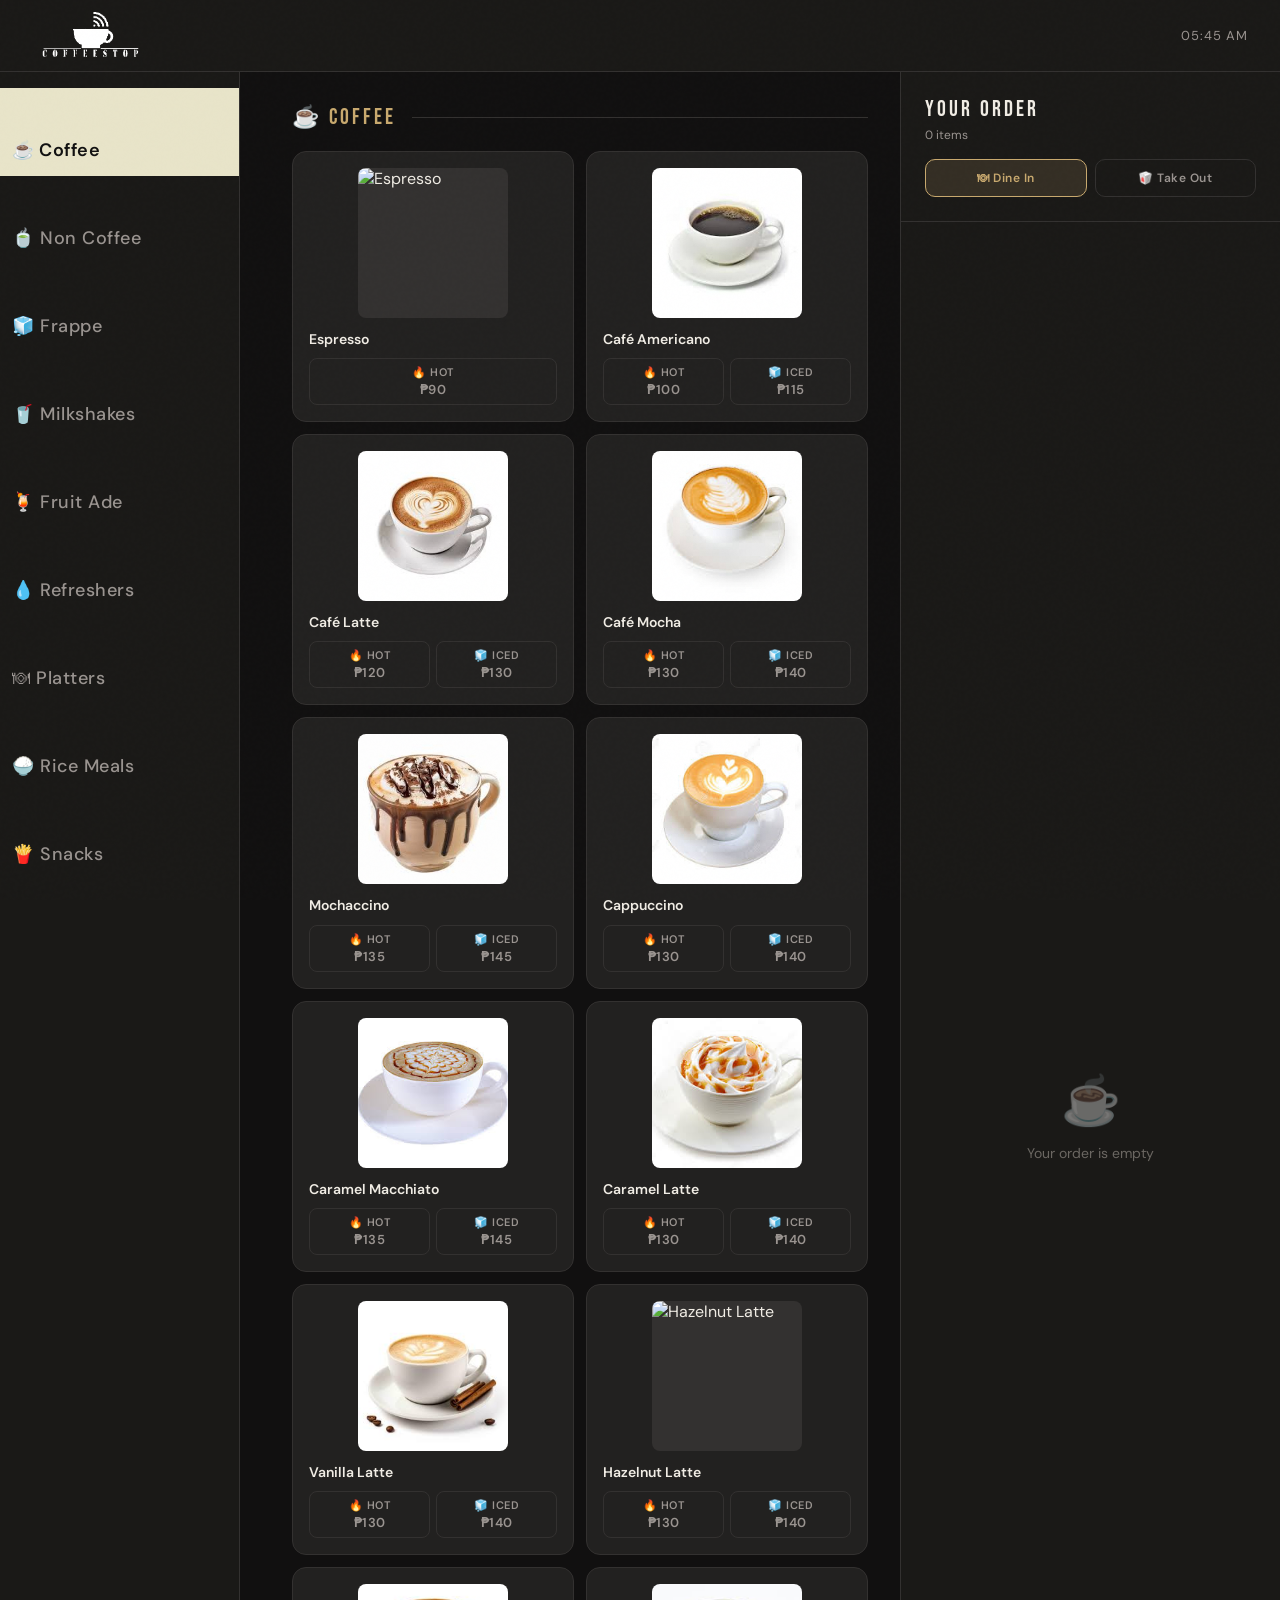
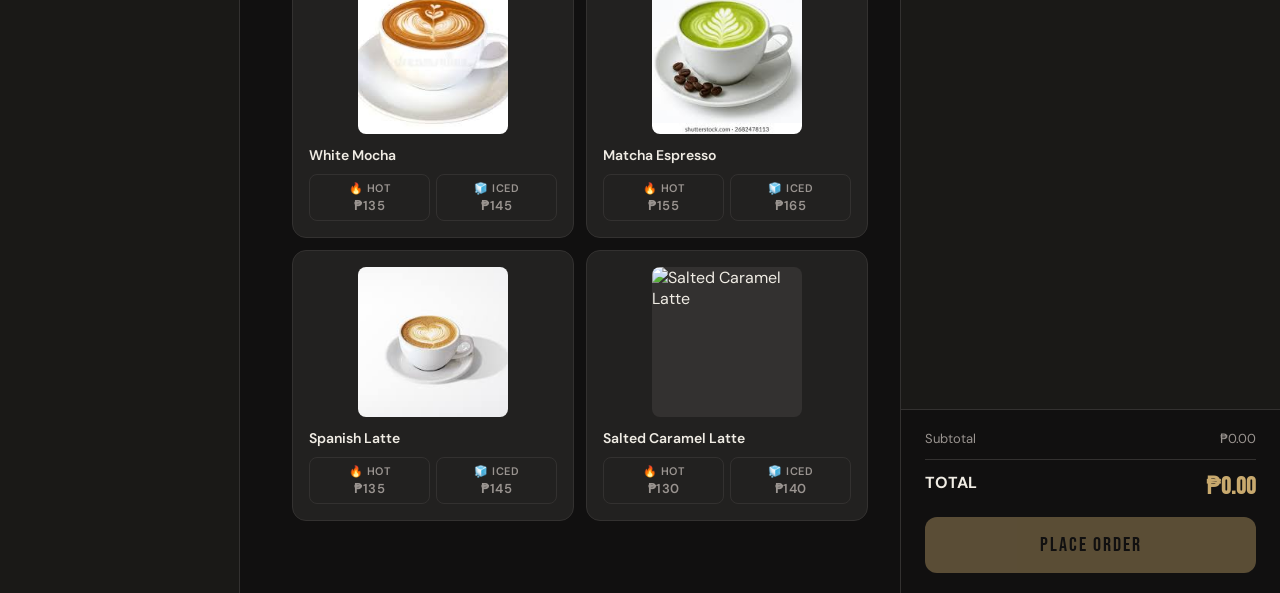
==== index.html @ fc68b962 "Add files via upload" ====
<!DOCTYPE html>
<html lang="en">
<head>
  <meta charset="UTF-8">
  <meta name="viewport" content="width=device-width, initial-scale=1.0">
  <title>CoffeeStop — Kiosk</title>
  <link href="https://fonts.googleapis.com/css2?family=Bebas+Neue&family=DM+Sans:wght@300;400;500;600&family=Playfair+Display:wght@700&display=swap" rel="stylesheet">
  <link rel="stylesheet" href="styles.css">
</head>
<body>

  <!-- ── HEADER ── -->
  <header>
    <div class="logo">
      <img src="white_only.png" alt="CoffeeStop" class="logo-img">
    </div>
    <div class="header-right">
      <div class="time-display" id="clock"></div>
    </div>
  </header>

  <!-- ── MAIN LAYOUT ── -->
  <div class="layout">

    <!-- LEFT: MENU SECTION WITH TABS -->
    <div class="menu-section-wrapper">
      <div class="category-tabs" id="tabs"></div>
      <div class="menu-panel">
        <div id="menu-container"></div>
      </div>
    </div>

    <!-- RIGHT: ORDER PANEL -->
    <div class="order-panel">

      <div class="order-header">
        <div class="order-title">YOUR ORDER</div>
        <div class="order-count" id="order-count">0 items</div>
        <div class="order-type-btns">
          <button class="ot-btn active" onclick="setOrderType(this, 'Dine In')">🍽 Dine In</button>
          <button class="ot-btn" onclick="setOrderType(this, 'Take Out')">🥡 Take Out</button>
        </div>
      </div>

      <div class="cart-items" id="cart-items">
        <div class="cart-empty">
          <div class="cart-empty-icon">☕</div>
          <div class="cart-empty-text">Your order is empty</div>
        </div>
      </div>

      <div class="order-summary">
        <div class="summary-row"><span>Subtotal</span><span id="subtotal">₱0.00</span></div>
        <div class="summary-row total">
          <span>TOTAL</span>
          <span class="val" id="total">₱0.00</span>
        </div>
        <button class="checkout-btn" id="checkout-btn" disabled onclick="checkout()">
          PLACE ORDER
        </button>
        <button class="clear-btn" id="clear-btn" style="display:none" onclick="clearCart()">
          Clear Order
        </button>
      </div>

    </div>
  </div>

  <!-- ── ORDER CONFIRMATION MODAL ── -->
  <div class="modal-overlay" id="modal">
    <div class="modal">
      <div class="modal-emoji">🎉</div>
      <div class="order-number" id="modal-order-num">#001</div>
      <div class="modal-title">ORDER PLACED!</div>
      <div class="modal-sub" id="modal-type">Dine In · Please wait for your order</div>
      <div class="modal-order" id="modal-items"></div>
      <button class="modal-new-btn" onclick="newOrder()">NEW ORDER</button>
    </div>
  </div>

  <script src="app.js"></script>
</body>
</html>
---- styles.css ----
/* ═══════════════════════════════════════════
   COFFEESTOP KIOSK — STYLESHEET
   style.css
═══════════════════════════════════════════ */

/* ── CSS VARIABLES ── */
:root {
  --bg:           #111010;
  --surface:      #1a1917;
  --card:         #222120;
  --card-hover:   #2a2826;
  --border:       #333130;
  --accent:       #c8a96e;
  --accent-light: #e2c88a;
  --accent-dim:   rgba(200, 169, 110, 0.15);
  --text:         #f0ece4;
  --text-muted:   #9a9490;
  --text-dim:     #6b6762;
  --red:          #e05a3a;
  --white:        #ffffff;
}

/* ── RESET ── */
* {
  margin: 0;
  padding: 0;
  box-sizing: border-box;
}

/* ── BASE ── */
body {
  background: var(--bg);
  color: var(--text);
  font-family: 'DM Sans', sans-serif;
  min-height: 100vh;
  overflow-x: hidden;
}

/* Noise texture overlay */
body::before {
  content: '';
  position: fixed;
  inset: 0;
  background-image: url("data:image/svg+xml,%3Csvg viewBox='0 0 256 256' xmlns='http://www.w3.org/2000/svg'%3E%3Cfilter id='noise'%3E%3CfeTurbulence type='fractalNoise' baseFrequency='0.9' numOctaves='4' stitchTiles='stitch'/%3E%3C/filter%3E%3Crect width='100%25' height='100%25' filter='url(%23noise)' opacity='0.03'/%3E%3C/svg%3E");
  pointer-events: none;
  z-index: 1000;
  opacity: 0.4;
}


/* ══════════════════════════════
   HEADER
══════════════════════════════ */
header {
  background: var(--surface);
  border-bottom: 1px solid var(--border);
  padding: 0 2rem;
  height: 72px;
  display: flex;
  align-items: center;
  justify-content: space-between;
  position: sticky;
  top: 0;
  z-index: 100;
}

.logo {
  display: flex;
  align-items: center;
  gap: 0;
}

.logo-img {
  height: 52px;
  width: auto;
  object-fit: contain;
}

.header-right {
  display: flex;
  align-items: center;
  gap: 1rem;
}

.time-display {
  font-size: 13px;
  color: var(--text-muted);
  letter-spacing: 1px;
}


/* ══════════════════════════════
   LAYOUT
══════════════════════════════ */
.layout {
  display: grid;
  grid-template-columns: 1fr 380px;
  height: calc(100vh - 72px);
}

/* ══════════════════════════════
   MENU SECTION WRAPPER
══════════════════════════════ */
.menu-section-wrapper {
  display: flex;
  height: 100%;
}

/* ── TABS SIDEBAR (inside menu section) ── */
.tabs-sidebar {
  background: var(--surface);
  border-right: 1px solid var(--border);
  overflow-y: auto;
  padding: 1rem 0;
  scrollbar-width: thin;
  scrollbar-color: var(--border) transparent;
}

.tabs-sidebar::-webkit-scrollbar { width: 4px; }
.tabs-sidebar::-webkit-scrollbar-thumb {
  background: var(--border);
  border-radius: 2px;
}

/* ══════════════════════════════
   MENU PANEL (LEFT SIDE)
══════════════════════════════ */
.menu-panel {
  flex: 1;
  overflow-y: auto;
  padding: 2rem;
  margin-left: 20px;
  scrollbar-width: thin;
  scrollbar-color: var(--border) transparent;
  background: var(--bg);
}

.menu-panel::-webkit-scrollbar { width: 4px; }
.menu-panel::-webkit-scrollbar-thumb {
  background: var(--border);
  border-radius: 2px;
}

/* ── CATEGORY TABS ── */
.category-tabs {
  display: flex;
  flex-direction: column;
  gap: 0;
  margin-bottom: 0;
  width: 240px;
  background: var(--surface);
  border-right: 1px solid var(--border);
  overflow-y: auto;
  scrollbar-width: thin;
  scrollbar-color: var(--border) transparent;
  padding: 1rem 0;
}

.category-tabs::-webkit-scrollbar { width: 4px; }
.category-tabs::-webkit-scrollbar-thumb {
  background: var(--border);
  border-radius: 2px;
}

.tab-btn {
  padding: 14px 12px;
  border-radius: 0;
  border: none;
  border-right: 3px solid transparent;
  background: transparent;
  color: var(--text-muted);
  font-family: 'DM Sans', sans-serif;
  font-size: 18px;
  font-weight: 500;
  letter-spacing: 0.5px;
  cursor: pointer;
  transition: all 0.2s;
  text-align: left;
  width: 100%;
  padding-top: 50px;
}

.tab-btn:hover {
  background-color: #E8E4C9;
  color: #111;
  border-right-color: #E8E4C9;
}

.tab-btn.active {
  background-color: #E8E4C9;
  color: #111;
  border-right-color: #E8E4C9;
  font-weight: 600;
}

/* ── MENU SECTION ── */
.menu-section {
  display: none;
  margin-bottom: 2.5rem;
}

.menu-section.visible {
  display: block;
}

.section-header {
  display: flex;
  align-items: center;
  gap: 1rem;
  margin-bottom: 1.25rem;
}

.section-title {
  font-family: 'Bebas Neue', sans-serif;
  font-size: 22px;
  letter-spacing: 3px;
  color: var(--accent);
}

.section-line {
  flex: 1;
  height: 1px;
  background: var(--border);
}


/* ── ITEMS GRID ── */
.items-grid {
  display: grid;
  grid-template-columns: repeat(auto-fill, minmax(200px, 1fr));
  gap: 12px;
}


/* ── ITEM CARD ── */
.item-card {
  background: var(--card);
  border: 1px solid var(--border);
  border-radius: 14px;
  padding: 16px;
  cursor: pointer;
  transition: all 0.2s;
  position: relative;
  overflow: hidden;
}

.item-card::before {
  content: '';
  position: absolute;
  top: 0; left: 0; right: 0;
  height: 3px;
  background: linear-gradient(90deg, var(--accent), transparent);
  opacity: 0;
  transition: opacity 0.2s;
}

.item-card:hover {
  background-color: #E8E4C9;
  color: #111;
  border-color: #E8E4C9;
  transform: translateY(-2px);
  box-shadow: 0 8px 24px rgba(232, 228, 201, 0.2);
}

.item-card:hover::before { opacity: 1; }

.item-card.in-cart {
  border-color: var(--accent);
  background: var(--card-hover);
}

.item-card.in-cart::before { opacity: 1; }

.item-image {
  width: 150px;
  height: 150px;
  margin: 0 auto 12px;
  border-radius: 8px;
  overflow: hidden;
  background: var(--border);
  display: flex;
  align-items: center;
  justify-content: center;
}

.item-image img {
  width: 100%;
  height: 100%;
  object-fit: cover;
}

.image-placeholder {
  width: 100%;
  height: 100%;
  background: var(--card);
  border: 2px dashed var(--border);
  display: flex;
  align-items: center;
  justify-content: center;
  color: var(--text-dim);
  font-size: 12px;
  text-align: center;
  border-radius: 6px;
}

.item-card:hover .image-placeholder {
  background-color: rgba(232, 228, 201, 0.1);
  border-color: #E8E4C9;
}

.item-card:hover .item-name {
  color: #111;
}

.item-name {
  font-size: 14px;
  font-weight: 600;
  color: var(--text);
  margin-bottom: 4px;
  line-height: 1.3;
}

.item-card:hover .item-sub {
  color: rgba(17, 16, 16, 0.7);
}

.item-sub {
  font-size: 11px;
  color: var(--text-dim);
  margin-bottom: 12px;
}

.item-footer {
  display: flex;
  align-items: center;
  justify-content: space-between;
}

.item-card:hover .item-price {
  color: #111;
}

.item-price {
  font-family: 'Bebas Neue', sans-serif;
  font-size: 20px;
  letter-spacing: 1px;
  color: var(--accent);
}

.item-price span {
  font-size: 12px;
  letter-spacing: 0;
  font-family: 'DM Sans', sans-serif;
  color: var(--text-dim);
}

/* Cart badge on item card */
.cart-badge {
  position: absolute;
  top: 10px;
  right: 10px;
  background: var(--accent);
  color: #111;
  width: 22px;
  height: 22px;
  border-radius: 50%;
  font-size: 11px;
  font-weight: 700;
  display: flex;
  align-items: center;
  justify-content: center;
  opacity: 0;
  transform: scale(0.5);
  transition: all 0.2s;
}

.item-card.in-cart .cart-badge {
  opacity: 1;
  transform: scale(1);
}

/* Add button */
.add-btn {
  width: 28px;
  height: 28px;
  border-radius: 50%;
  border: 1.5px solid var(--accent);
  background: transparent;
  color: var(--accent);
  font-size: 18px;
  cursor: pointer;
  display: flex;
  align-items: center;
  justify-content: center;
  transition: all 0.2s;
  line-height: 1;
}

.item-card:hover .add-btn {
  background: #111;
  border-color: #111;
  color: #E8E4C9;
}

.add-btn:hover {
  background: var(--accent);
  color: #111;
}


/* ── VARIANT BUTTONS (Hot / Iced) ── */
.item-card.has-variants .variants-row {
  display: flex;
  gap: 6px;
  margin-top: 10px;
}

.var-btn {
  flex: 1;
  padding: 6px 4px;
  border-radius: 8px;
  border: 1px solid var(--border);
  background: transparent;
  color: var(--text-muted);
  font-size: 11px;
  font-weight: 600;
  cursor: pointer;
  transition: all 0.2s;
  font-family: 'DM Sans', sans-serif;
  letter-spacing: 0.5px;
}

.var-btn:hover,
.var-btn.selected {
  background: var(--accent);
  border-color: var(--accent);
  color: #111;
}

.var-price {
  display: block;
  font-size: 13px;
  margin-top: 2px;
}


/* ══════════════════════════════
   ORDER PANEL (RIGHT)
══════════════════════════════ */
.order-panel {
  background: var(--surface);
  border-left: 1px solid var(--border);
  display: flex;
  flex-direction: column;
  overflow: hidden;
}

.order-header {
  padding: 1.5rem;
  border-bottom: 1px solid var(--border);
}

.order-title {
  font-family: 'Bebas Neue', sans-serif;
  font-size: 22px;
  letter-spacing: 3px;
  color: var(--text);
  margin-bottom: 4px;
}

.order-count {
  font-size: 12px;
  color: var(--text-muted);
}

.order-type-btns {
  display: flex;
  gap: 8px;
  margin-top: 1rem;
}

.ot-btn {
  flex: 1;
  padding: 10px;
  border-radius: 10px;
  border: 1px solid var(--border);
  background: transparent;
  color: var(--text-muted);
  font-size: 12px;
  font-weight: 600;
  letter-spacing: 0.5px;
  cursor: pointer;
  transition: all 0.2s;
  font-family: 'DM Sans', sans-serif;
}

.ot-btn.active {
  background: var(--accent-dim);
  border-color: var(--accent);
  color: var(--accent);
}


/* ── CART ITEMS LIST ── */
.cart-items {
  flex: 1;
  overflow-y: auto;
  padding: 1rem 1.5rem;
  scrollbar-width: thin;
  scrollbar-color: var(--border) transparent;
}

.cart-empty {
  display: flex;
  flex-direction: column;
  align-items: center;
  justify-content: center;
  height: 100%;
  gap: 12px;
  color: var(--text-dim);
}

.cart-empty-icon {
  font-size: 48px;
  opacity: 0.4;
}

.cart-empty-text {
  font-size: 14px;
}

.cart-item {
  display: flex;
  align-items: flex-start;
  gap: 12px;
  padding: 12px 0;
  border-bottom: 1px solid var(--border);
  animation: slideIn 0.2s ease;
}

@keyframes slideIn {
  from { opacity: 0; transform: translateX(20px); }
  to   { opacity: 1; transform: translateX(0); }
}

.ci-image {
  width: 40px;
  height: 40px;
  flex-shrink: 0;
  border-radius: 6px;
  overflow: hidden;
  background: var(--border);
  display: flex;
  align-items: center;
  justify-content: center;
  font-size: 20px;
}

.ci-image img {
  width: 100%;
  height: 100%;
  object-fit: cover;
}

.ci-info { flex: 1; }

.ci-name {
  font-size: 13px;
  font-weight: 600;
  margin-bottom: 2px;
}

.ci-variant {
  font-size: 11px;
  color: var(--text-dim);
  margin-bottom: 6px;
}

.ci-controls {
  display: flex;
  align-items: center;
  gap: 10px;
}

.qty-btn {
  width: 24px;
  height: 24px;
  border-radius: 6px;
  border: 1px solid var(--border);
  background: transparent;
  color: var(--text-muted);
  font-size: 14px;
  cursor: pointer;
  display: flex;
  align-items: center;
  justify-content: center;
  transition: all 0.15s;
  font-family: 'DM Sans', sans-serif;
}

.qty-btn:hover {
  border-color: var(--accent);
  color: var(--accent);
}

.qty-btn.minus:hover {
  border-color: var(--red);
  color: var(--red);
}

.ci-qty {
  font-size: 14px;
  font-weight: 600;
  min-width: 20px;
  text-align: center;
}

.ci-price {
  font-family: 'Bebas Neue', sans-serif;
  font-size: 18px;
  color: var(--accent);
  flex-shrink: 0;
}


/* ── ORDER SUMMARY ── */
.order-summary {
  padding: 1.25rem 1.5rem;
  border-top: 1px solid var(--border);
  background: var(--bg);
}

.summary-row {
  display: flex;
  justify-content: space-between;
  font-size: 13px;
  color: var(--text-muted);
  margin-bottom: 8px;
}

.summary-row.total {
  font-size: 16px;
  font-weight: 700;
  color: var(--text);
  margin-top: 12px;
  padding-top: 12px;
  border-top: 1px solid var(--border);
}

.summary-row.total .val {
  color: var(--accent);
  font-family: 'Bebas Neue', sans-serif;
  font-size: 24px;
}

.checkout-btn {
  width: 100%;
  padding: 16px;
  background: var(--accent);
  color: #111;
  border: none;
  border-radius: 12px;
  font-family: 'Bebas Neue', sans-serif;
  font-size: 20px;
  letter-spacing: 2px;
  cursor: pointer;
  margin-top: 1rem;
  transition: all 0.2s;
  display: flex;
  align-items: center;
  justify-content: center;
  gap: 8px;
}

.checkout-btn:hover:not(:disabled) {
  background: var(--accent-light);
  transform: translateY(-1px);
  box-shadow: 0 6px 20px rgba(200, 169, 110, 0.3);
}

.checkout-btn:disabled {
  opacity: 0.4;
  cursor: not-allowed;
  transform: none;
}

.clear-btn {
  width: 100%;
  padding: 10px;
  background: transparent;
  color: var(--red);
  border: 1px solid rgba(224, 90, 58, 0.3);
  border-radius: 10px;
  font-size: 13px;
  font-weight: 600;
  cursor: pointer;
  margin-top: 8px;
  transition: all 0.2s;
  font-family: 'DM Sans', sans-serif;
}

.clear-btn:hover {
  background: rgba(224, 90, 58, 0.1);
  border-color: var(--red);
}


/* ══════════════════════════════
   CONFIRMATION MODAL
══════════════════════════════ */
.modal-overlay {
  position: fixed;
  inset: 0;
  background: rgba(0, 0, 0, 0.8);
  backdrop-filter: blur(4px);
  z-index: 200;
  display: flex;
  align-items: center;
  justify-content: center;
  opacity: 0;
  pointer-events: none;
  transition: opacity 0.25s;
}

.modal-overlay.open {
  opacity: 1;
  pointer-events: all;
}

.modal {
  background: var(--card);
  border: 1px solid var(--border);
  border-radius: 20px;
  padding: 2.5rem;
  max-width: 440px;
  width: 90%;
  text-align: center;
  transform: scale(0.9);
  transition: transform 0.25s;
}

.modal-overlay.open .modal {
  transform: scale(1);
}

.modal-emoji {
  font-size: 64px;
  margin-bottom: 1rem;
}

.order-number {
  font-size: 48px;
  font-family: 'Bebas Neue', sans-serif;
  color: var(--text);
  letter-spacing: 4px;
  margin-bottom: 4px;
}

.modal-title {
  font-family: 'Bebas Neue', sans-serif;
  font-size: 32px;
  letter-spacing: 3px;
  margin-bottom: 8px;
  color: var(--accent);
}

.modal-sub {
  font-size: 14px;
  color: var(--text-muted);
  margin-bottom: 1.5rem;
  line-height: 1.6;
}

.modal-order {
  background: var(--bg);
  border-radius: 12px;
  padding: 1rem;
  margin-bottom: 1.5rem;
  text-align: left;
  max-height: 200px;
  overflow-y: auto;
}

.modal-item {
  display: flex;
  justify-content: space-between;
  font-size: 13px;
  padding: 4px 0;
  color: var(--text-muted);
}

.modal-item strong {
  color: var(--text);
}

.modal-total {
  display: flex;
  justify-content: space-between;
  font-weight: 700;
  border-top: 1px solid var(--border);
  margin-top: 8px;
  padding-top: 8px;
  color: var(--accent);
  font-family: 'Bebas Neue', sans-serif;
  font-size: 18px;
  letter-spacing: 1px;
}

.modal-new-btn {
  width: 100%;
  padding: 14px;
  background: var(--accent);
  color: #111;
  border: none;
  border-radius: 12px;
  font-family: 'Bebas Neue', sans-serif;
  font-size: 18px;
  letter-spacing: 2px;
  cursor: pointer;
  transition: all 0.2s;
}

.modal-new-btn:hover {
  background: var(--accent-light);
}
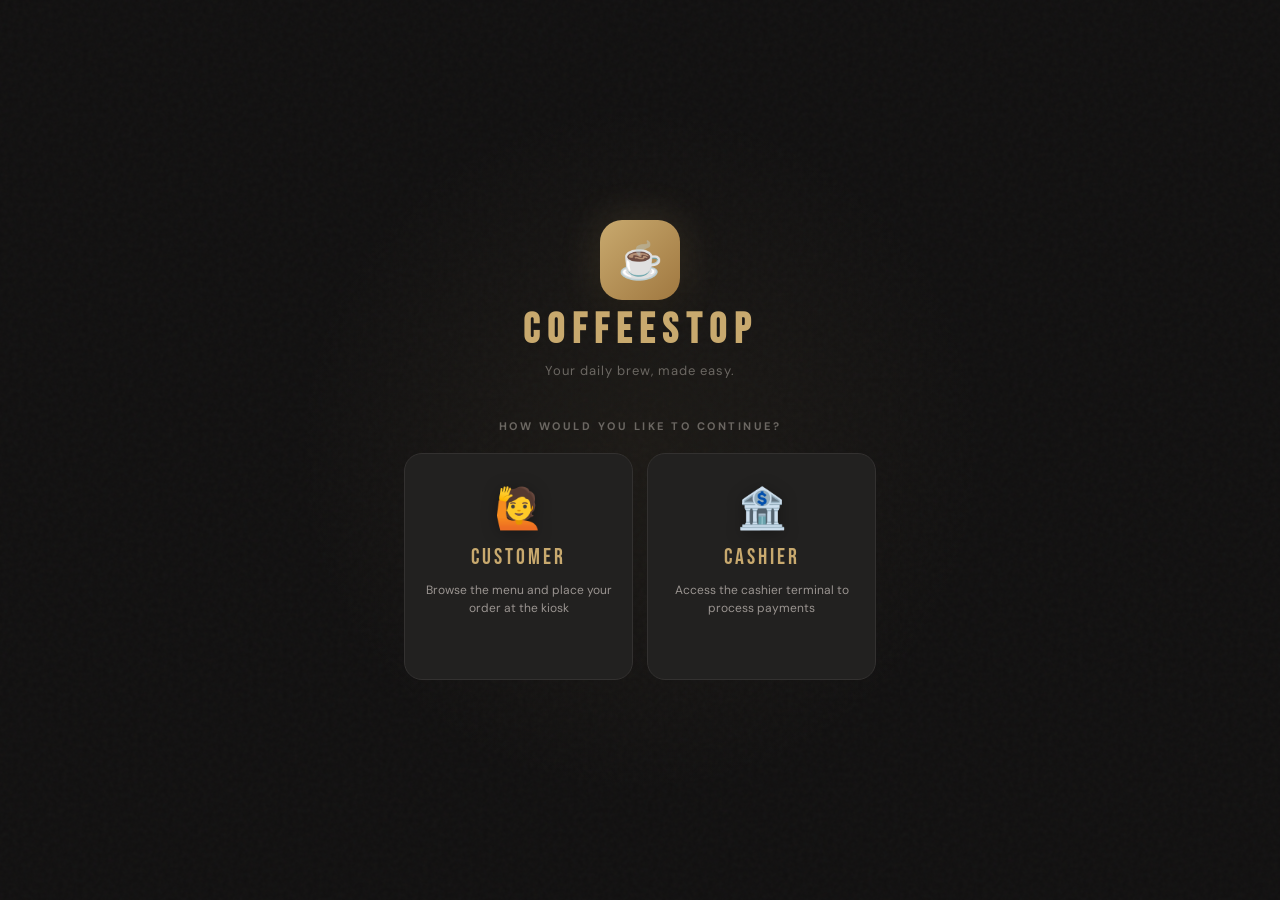
==== commit 1d44372f: "Add files via upload" ====
--- a/index.html
+++ b/index.html
@@ -3,81 +3,134 @@
 <head>
   <meta charset="UTF-8">
   <meta name="viewport" content="width=device-width, initial-scale=1.0">
-  <title>CoffeeStop — Kiosk</title>
-  <link href="https://fonts.googleapis.com/css2?family=Bebas+Neue&family=DM+Sans:wght@300;400;500;600&family=Playfair+Display:wght@700&display=swap" rel="stylesheet">
-  <link rel="stylesheet" href="styles.css">
+  <title>CoffeeStop — Welcome</title>
+  <link href="https://fonts.googleapis.com/css2?family=Bebas+Neue&family=DM+Sans:wght@300;400;500;600;700&display=swap" rel="stylesheet">
+  <link rel="stylesheet" href="login.css">
 </head>
 <body>
 
-  <!-- ── HEADER ── -->
-  <header>
-    <div class="logo">
-      <img src="white_only.png" alt="CoffeeStop" class="logo-img">
+  <!-- Background coffee beans decoration -->
+  <div class="bg-decor">
+    <div class="bean bean-1">☕</div>
+    <div class="bean bean-2">🫘</div>
+    <div class="bean bean-3">☕</div>
+    <div class="bean bean-4">🫘</div>
+    <div class="bean bean-5">☕</div>
+    <div class="bean bean-6">🫘</div>
+  </div>
+
+  <!-- Main container -->
+  <div class="container">
+
+    <!-- ── LOGO ── -->
+    <div class="logo-section">
+      <div class="logo-ring">
+        <div class="logo-icon">☕</div>
+      </div>
+      <h1 class="logo-text">COFFEESTOP</h1>
+      <p class="logo-tagline">Your daily brew, made easy.</p>
     </div>
-    <div class="header-right">
-      <div class="time-display" id="clock"></div>
-    </div>
-  </header>
 
-  <!-- ── MAIN LAYOUT ── -->
-  <div class="layout">
+    <!-- ── ROLE SELECTOR (default screen) ── -->
+    <div class="role-screen" id="role-screen">
+      <p class="screen-label">HOW WOULD YOU LIKE TO CONTINUE?</p>
+      <div class="role-cards">
 
-    <!-- LEFT: MENU SECTION WITH TABS -->
-    <div class="menu-section-wrapper">
-      <div class="category-tabs" id="tabs"></div>
-      <div class="menu-panel">
-        <div id="menu-container"></div>
+        <!-- Customer Card -->
+        <div class="role-card" id="customer-card" onclick="goCustomer()">
+          <div class="rc-icon">🙋</div>
+          <div class="rc-title">Customer</div>
+          <div class="rc-desc">Browse the menu and place your order at the kiosk</div>
+          <div class="rc-arrow">→</div>
+        </div>
+
+        <!-- Cashier Card -->
+        <div class="role-card" id="cashier-card" onclick="showCashierLogin()">
+          <div class="rc-icon">🏦</div>
+          <div class="rc-title">Cashier</div>
+          <div class="rc-desc">Access the cashier terminal to process payments</div>
+          <div class="rc-arrow">→</div>
+        </div>
+
       </div>
     </div>
 
-    <!-- RIGHT: ORDER PANEL -->
-    <div class="order-panel">
+    <!-- ── CASHIER LOGIN FORM ── -->
+    <div class="login-screen" id="login-screen" style="display:none">
+      <button class="back-btn" onclick="showRoleScreen()">← Back</button>
+      <div class="login-header">
+        <div class="login-icon">🔐</div>
+        <h2 class="login-title">CASHIER LOGIN</h2>
+        <p class="login-sub">Enter your credentials to access the terminal</p>
+      </div>
 
-      <div class="order-header">
-        <div class="order-title">YOUR ORDER</div>
-        <div class="order-count" id="order-count">0 items</div>
-        <div class="order-type-btns">
-          <button class="ot-btn active" onclick="setOrderType(this, 'Dine In')">🍽 Dine In</button>
-          <button class="ot-btn" onclick="setOrderType(this, 'Take Out')">🥡 Take Out</button>
+      <form class="login-form" onsubmit="handleLogin(event)">
+        <div class="form-group" id="fg-username">
+          <label class="form-label">USERNAME</label>
+          <div class="input-wrap">
+            <span class="input-icon">👤</span>
+            <input
+              type="text"
+              id="username"
+              class="form-input"
+              placeholder="e.g. cashier01"
+              autocomplete="username"
+              spellcheck="false"
+            >
+          </div>
+          <div class="field-error" id="err-username"></div>
+        </div>
+
+        <div class="form-group" id="fg-password">
+          <label class="form-label">PASSWORD</label>
+          <div class="input-wrap">
+            <span class="input-icon">🔑</span>
+            <input
+              type="password"
+              id="password"
+              class="form-input"
+              placeholder="Enter password"
+              autocomplete="current-password"
+            >
+            <button type="button" class="toggle-pw" id="toggle-pw" onclick="togglePassword()">👁</button>
+          </div>
+          <div class="field-error" id="err-password"></div>
+        </div>
+
+        <div class="login-error" id="login-error" style="display:none">
+          <span>⚠️</span> Invalid username or password.
+        </div>
+
+        <button type="submit" class="login-btn" id="login-btn">
+          <span id="login-btn-text">SIGN IN</span>
+          <span id="login-btn-spinner" style="display:none">⏳</span>
+        </button>
+      </form>
+
+      <div class="login-hint">
+        <div class="hint-label">DEMO ACCOUNTS</div>
+        <div class="hint-accounts">
+          <div class="hint-row" onclick="fillDemo('cashier01','coffee123')">
+            <span class="hint-user">cashier01</span>
+            <span class="hint-pass">coffee123</span>
+            <span class="hint-fill">↗ Fill</span>
+          </div>
+          <div class="hint-row" onclick="fillDemo('cashier02','latte456')">
+            <span class="hint-user">cashier02</span>
+            <span class="hint-pass">latte456</span>
+            <span class="hint-fill">↗ Fill</span>
+          </div>
+          <div class="hint-row" onclick="fillDemo('manager','admin789')">
+            <span class="hint-user">manager</span>
+            <span class="hint-pass">admin789</span>
+            <span class="hint-fill">↗ Fill</span>
+          </div>
         </div>
       </div>
+    </div>
 
-      <div class="cart-items" id="cart-items">
-        <div class="cart-empty">
-          <div class="cart-empty-icon">☕</div>
-          <div class="cart-empty-text">Your order is empty</div>
-        </div>
-      </div>
-
-      <div class="order-summary">
-        <div class="summary-row"><span>Subtotal</span><span id="subtotal">₱0.00</span></div>
-        <div class="summary-row total">
-          <span>TOTAL</span>
-          <span class="val" id="total">₱0.00</span>
-        </div>
-        <button class="checkout-btn" id="checkout-btn" disabled onclick="checkout()">
-          PLACE ORDER
-        </button>
-        <button class="clear-btn" id="clear-btn" style="display:none" onclick="clearCart()">
-          Clear Order
-        </button>
-      </div>
-
-    </div>
   </div>
 
-  <!-- ── ORDER CONFIRMATION MODAL ── -->
-  <div class="modal-overlay" id="modal">
-    <div class="modal">
-      <div class="modal-emoji">🎉</div>
-      <div class="order-number" id="modal-order-num">#001</div>
-      <div class="modal-title">ORDER PLACED!</div>
-      <div class="modal-sub" id="modal-type">Dine In · Please wait for your order</div>
-      <div class="modal-order" id="modal-items"></div>
-      <button class="modal-new-btn" onclick="newOrder()">NEW ORDER</button>
-    </div>
-  </div>
-
-  <script src="app.js"></script>
+  <script src="login.js"></script>
 </body>
 </html>
--- a/login.css
+++ b/login.css
@@ -0,0 +1,540 @@
+/* ═══════════════════════════════════════════
+   COFFEESTOP — LOGIN PAGE STYLESHEET
+   login.css
+═══════════════════════════════════════════ */
+
+:root {
+  --bg:           #111010;
+  --surface:      #1a1917;
+  --card:         #222120;
+  --card-hover:   #2c2a27;
+  --border:       #333130;
+  --border-light: #4a4743;
+  --accent:       #c8a96e;
+  --accent-light: #e2c88a;
+  --accent-dim:   rgba(200,169,110,0.12);
+  --accent-glow:  rgba(200,169,110,0.2);
+  --text:         #f0ece4;
+  --text-muted:   #9a9490;
+  --text-dim:     #6b6762;
+  --red:          #e05a3a;
+  --green:        #4caf7d;
+}
+
+/* ── RESET ── */
+* { margin: 0; padding: 0; box-sizing: border-box; }
+
+body {
+  min-height: 100vh;
+  background: var(--bg);
+  color: var(--text);
+  font-family: 'DM Sans', sans-serif;
+  display: flex;
+  align-items: center;
+  justify-content: center;
+  overflow: hidden;
+  position: relative;
+}
+
+/* ── NOISE TEXTURE ── */
+body::before {
+  content: '';
+  position: fixed;
+  inset: 0;
+  background-image: url("data:image/svg+xml,%3Csvg viewBox='0 0 200 200' xmlns='http://www.w3.org/2000/svg'%3E%3Cfilter id='n'%3E%3CfeTurbulence type='fractalNoise' baseFrequency='0.9' numOctaves='4' stitchTiles='stitch'/%3E%3C/filter%3E%3Crect width='100%25' height='100%25' filter='url(%23n)' opacity='0.03'/%3E%3C/svg%3E");
+  pointer-events: none;
+  z-index: 0;
+}
+
+/* ── RADIAL GLOW ── */
+body::after {
+  content: '';
+  position: fixed;
+  top: 50%;
+  left: 50%;
+  transform: translate(-50%, -50%);
+  width: 700px;
+  height: 700px;
+  background: radial-gradient(circle, rgba(200,169,110,0.06) 0%, transparent 70%);
+  pointer-events: none;
+  z-index: 0;
+}
+
+
+/* ══════════════════════════════
+   FLOATING BACKGROUND BEANS
+══════════════════════════════ */
+.bg-decor {
+  position: fixed;
+  inset: 0;
+  pointer-events: none;
+  z-index: 0;
+  overflow: hidden;
+}
+
+.bean {
+  position: absolute;
+  font-size: 48px;
+  opacity: 0.04;
+  animation: floatBean linear infinite;
+  user-select: none;
+}
+
+.bean-1 { left: 5%;  font-size: 64px; animation-duration: 18s; animation-delay: 0s;   top: 110%; }
+.bean-2 { left: 20%; font-size: 40px; animation-duration: 22s; animation-delay: -6s;  top: 110%; }
+.bean-3 { left: 40%; font-size: 72px; animation-duration: 16s; animation-delay: -3s;  top: 110%; }
+.bean-4 { left: 60%; font-size: 44px; animation-duration: 24s; animation-delay: -10s; top: 110%; }
+.bean-5 { left: 78%; font-size: 56px; animation-duration: 19s; animation-delay: -7s;  top: 110%; }
+.bean-6 { left: 92%; font-size: 36px; animation-duration: 20s; animation-delay: -14s; top: 110%; }
+
+@keyframes floatBean {
+  0%   { transform: translateY(0)   rotate(0deg);   opacity: 0; }
+  10%  { opacity: 0.04; }
+  90%  { opacity: 0.04; }
+  100% { transform: translateY(-130vh) rotate(360deg); opacity: 0; }
+}
+
+
+/* ══════════════════════════════
+   MAIN CONTAINER
+══════════════════════════════ */
+.container {
+  position: relative;
+  z-index: 1;
+  width: 100%;
+  max-width: 520px;
+  padding: 2rem 1.5rem;
+  display: flex;
+  flex-direction: column;
+  align-items: center;
+  gap: 2.5rem;
+  animation: fadeUp 0.5s ease both;
+}
+
+@keyframes fadeUp {
+  from { opacity: 0; transform: translateY(24px); }
+  to   { opacity: 1; transform: translateY(0); }
+}
+
+
+/* ══════════════════════════════
+   LOGO SECTION
+══════════════════════════════ */
+.logo-section {
+  display: flex;
+  flex-direction: column;
+  align-items: center;
+  gap: 10px;
+}
+
+.logo-ring {
+  width: 80px;
+  height: 80px;
+  border-radius: 22px;
+  background: linear-gradient(135deg, var(--accent), #a07840);
+  display: flex;
+  align-items: center;
+  justify-content: center;
+  font-size: 36px;
+  box-shadow: 0 0 40px var(--accent-glow), 0 8px 24px rgba(0,0,0,0.4);
+  animation: logoGlow 3s ease-in-out infinite alternate;
+}
+
+@keyframes logoGlow {
+  from { box-shadow: 0 0 30px var(--accent-glow), 0 8px 24px rgba(0,0,0,0.4); }
+  to   { box-shadow: 0 0 60px rgba(200,169,110,0.35), 0 8px 24px rgba(0,0,0,0.4); }
+}
+
+.logo-text {
+  font-family: 'Bebas Neue', sans-serif;
+  font-size: 42px;
+  letter-spacing: 8px;
+  color: var(--accent);
+  line-height: 1;
+}
+
+.logo-tagline {
+  font-size: 13px;
+  color: var(--text-dim);
+  letter-spacing: 1px;
+}
+
+
+/* ══════════════════════════════
+   ROLE SELECTION SCREEN
+══════════════════════════════ */
+.role-screen {
+  width: 100%;
+  display: flex;
+  flex-direction: column;
+  align-items: center;
+  gap: 1.25rem;
+  animation: fadeUp 0.4s ease both;
+}
+
+.screen-label {
+  font-size: 11px;
+  font-weight: 700;
+  letter-spacing: 2.5px;
+  color: var(--text-dim);
+  text-align: center;
+}
+
+.role-cards {
+  display: grid;
+  grid-template-columns: 1fr 1fr;
+  gap: 14px;
+  width: 100%;
+}
+
+.role-card {
+  background: var(--card);
+  border: 1px solid var(--border);
+  border-radius: 18px;
+  padding: 28px 20px;
+  cursor: pointer;
+  transition: all 0.25s;
+  display: flex;
+  flex-direction: column;
+  align-items: center;
+  gap: 10px;
+  text-align: center;
+  position: relative;
+  overflow: hidden;
+}
+
+.role-card::before {
+  content: '';
+  position: absolute;
+  inset: 0;
+  background: linear-gradient(135deg, var(--accent-dim), transparent);
+  opacity: 0;
+  transition: opacity 0.25s;
+}
+
+.role-card:hover {
+  border-color: var(--accent);
+  transform: translateY(-4px);
+  box-shadow: 0 12px 32px rgba(0,0,0,0.4), 0 0 0 1px var(--accent-glow);
+}
+
+.role-card:hover::before { opacity: 1; }
+
+.role-card:active { transform: translateY(-2px) scale(0.98); }
+
+.rc-icon {
+  font-size: 40px;
+  position: relative;
+  z-index: 1;
+  filter: drop-shadow(0 2px 8px rgba(0,0,0,0.3));
+  transition: transform 0.25s;
+}
+
+.role-card:hover .rc-icon { transform: scale(1.1); }
+
+.rc-title {
+  font-family: 'Bebas Neue', sans-serif;
+  font-size: 22px;
+  letter-spacing: 3px;
+  color: var(--accent);
+  position: relative;
+  z-index: 1;
+}
+
+.rc-desc {
+  font-size: 12px;
+  color: var(--text-muted);
+  line-height: 1.5;
+  position: relative;
+  z-index: 1;
+}
+
+.rc-arrow {
+  font-size: 18px;
+  color: var(--accent);
+  opacity: 0;
+  transform: translateX(-6px);
+  transition: all 0.25s;
+  position: relative;
+  z-index: 1;
+}
+
+.role-card:hover .rc-arrow {
+  opacity: 1;
+  transform: translateX(0);
+}
+
+
+/* ══════════════════════════════
+   CASHIER LOGIN SCREEN
+══════════════════════════════ */
+.login-screen {
+  width: 100%;
+  display: flex;
+  flex-direction: column;
+  gap: 1.5rem;
+  animation: slideIn 0.3s ease both;
+}
+
+@keyframes slideIn {
+  from { opacity: 0; transform: translateX(24px); }
+  to   { opacity: 1; transform: translateX(0); }
+}
+
+.back-btn {
+  align-self: flex-start;
+  background: transparent;
+  border: 1px solid var(--border);
+  color: var(--text-muted);
+  font-size: 13px;
+  font-weight: 600;
+  padding: 6px 14px;
+  border-radius: 100px;
+  cursor: pointer;
+  font-family: 'DM Sans', sans-serif;
+  transition: all 0.2s;
+}
+
+.back-btn:hover {
+  border-color: var(--accent);
+  color: var(--accent);
+}
+
+.login-header {
+  display: flex;
+  flex-direction: column;
+  align-items: center;
+  gap: 8px;
+  text-align: center;
+}
+
+.login-icon { font-size: 36px; }
+
+.login-title {
+  font-family: 'Bebas Neue', sans-serif;
+  font-size: 28px;
+  letter-spacing: 4px;
+  color: var(--text);
+}
+
+.login-sub {
+  font-size: 13px;
+  color: var(--text-muted);
+}
+
+/* Form */
+.login-form {
+  background: var(--card);
+  border: 1px solid var(--border);
+  border-radius: 18px;
+  padding: 24px;
+  display: flex;
+  flex-direction: column;
+  gap: 16px;
+}
+
+.form-group { display: flex; flex-direction: column; gap: 6px; }
+
+.form-label {
+  font-size: 10px;
+  font-weight: 700;
+  letter-spacing: 2px;
+  color: var(--text-dim);
+}
+
+.input-wrap {
+  position: relative;
+  display: flex;
+  align-items: center;
+}
+
+.input-icon {
+  position: absolute;
+  left: 12px;
+  font-size: 16px;
+  pointer-events: none;
+  z-index: 1;
+}
+
+.form-input {
+  width: 100%;
+  padding: 12px 40px 12px 40px;
+  background: var(--surface);
+  border: 1px solid var(--border);
+  border-radius: 10px;
+  color: var(--text);
+  font-size: 14px;
+  font-family: 'DM Sans', sans-serif;
+  outline: none;
+  transition: border-color 0.2s, box-shadow 0.2s;
+}
+
+.form-input:focus {
+  border-color: var(--accent);
+  box-shadow: 0 0 0 3px var(--accent-dim);
+}
+
+.form-input.error {
+  border-color: var(--red);
+  box-shadow: 0 0 0 3px rgba(224,90,58,0.12);
+}
+
+.form-input::placeholder { color: var(--text-dim); }
+
+.toggle-pw {
+  position: absolute;
+  right: 10px;
+  background: transparent;
+  border: none;
+  cursor: pointer;
+  font-size: 16px;
+  padding: 4px;
+  border-radius: 4px;
+  color: var(--text-dim);
+  transition: color 0.15s;
+  line-height: 1;
+}
+
+.toggle-pw:hover { color: var(--accent); }
+
+.field-error {
+  font-size: 11px;
+  color: var(--red);
+  min-height: 16px;
+  padding-left: 4px;
+}
+
+/* Login error banner */
+.login-error {
+  background: rgba(224,90,58,0.1);
+  border: 1px solid rgba(224,90,58,0.3);
+  border-radius: 8px;
+  padding: 10px 14px;
+  font-size: 13px;
+  color: var(--red);
+  display: flex;
+  align-items: center;
+  gap: 8px;
+  animation: shake 0.4s ease;
+}
+
+@keyframes shake {
+  0%, 100% { transform: translateX(0); }
+  20%       { transform: translateX(-6px); }
+  40%       { transform: translateX(6px); }
+  60%       { transform: translateX(-4px); }
+  80%       { transform: translateX(4px); }
+}
+
+/* Login button */
+.login-btn {
+  width: 100%;
+  padding: 14px;
+  background: var(--accent);
+  color: #111;
+  border: none;
+  border-radius: 10px;
+  font-family: 'Bebas Neue', sans-serif;
+  font-size: 20px;
+  letter-spacing: 2px;
+  cursor: pointer;
+  transition: all 0.2s;
+  display: flex;
+  align-items: center;
+  justify-content: center;
+  gap: 8px;
+  margin-top: 4px;
+}
+
+.login-btn:hover:not(:disabled) {
+  background: var(--accent-light);
+  transform: translateY(-1px);
+  box-shadow: 0 6px 20px var(--accent-glow);
+}
+
+.login-btn:disabled {
+  opacity: 0.6;
+  cursor: not-allowed;
+  transform: none;
+}
+
+
+/* ── DEMO ACCOUNTS HINT ── */
+.login-hint {
+  background: var(--surface);
+  border: 1px solid var(--border);
+  border-radius: 14px;
+  padding: 14px 16px;
+}
+
+.hint-label {
+  font-size: 9px;
+  font-weight: 700;
+  letter-spacing: 2px;
+  color: var(--text-dim);
+  margin-bottom: 10px;
+}
+
+.hint-accounts {
+  display: flex;
+  flex-direction: column;
+  gap: 6px;
+}
+
+.hint-row {
+  display: flex;
+  align-items: center;
+  gap: 10px;
+  padding: 8px 10px;
+  border-radius: 8px;
+  border: 1px solid var(--border);
+  background: var(--card);
+  cursor: pointer;
+  transition: all 0.15s;
+}
+
+.hint-row:hover {
+  border-color: var(--accent);
+  background: var(--card-hover);
+}
+
+.hint-user {
+  font-size: 12px;
+  font-weight: 700;
+  color: var(--accent);
+  min-width: 90px;
+  font-family: 'Courier New', monospace;
+}
+
+.hint-pass {
+  font-size: 12px;
+  color: var(--text-dim);
+  flex: 1;
+  font-family: 'Courier New', monospace;
+}
+
+.hint-fill {
+  font-size: 11px;
+  color: var(--text-dim);
+  transition: color 0.15s;
+}
+
+.hint-row:hover .hint-fill { color: var(--accent); }
+
+
+/* ══════════════════════════════
+   SUCCESS FLASH
+══════════════════════════════ */
+.success-flash {
+  position: fixed;
+  inset: 0;
+  background: rgba(76,175,125,0.15);
+  z-index: 999;
+  pointer-events: none;
+  animation: flashGreen 0.5s ease forwards;
+}
+
+@keyframes flashGreen {
+  0%   { opacity: 1; }
+  100% { opacity: 0; }
+}
